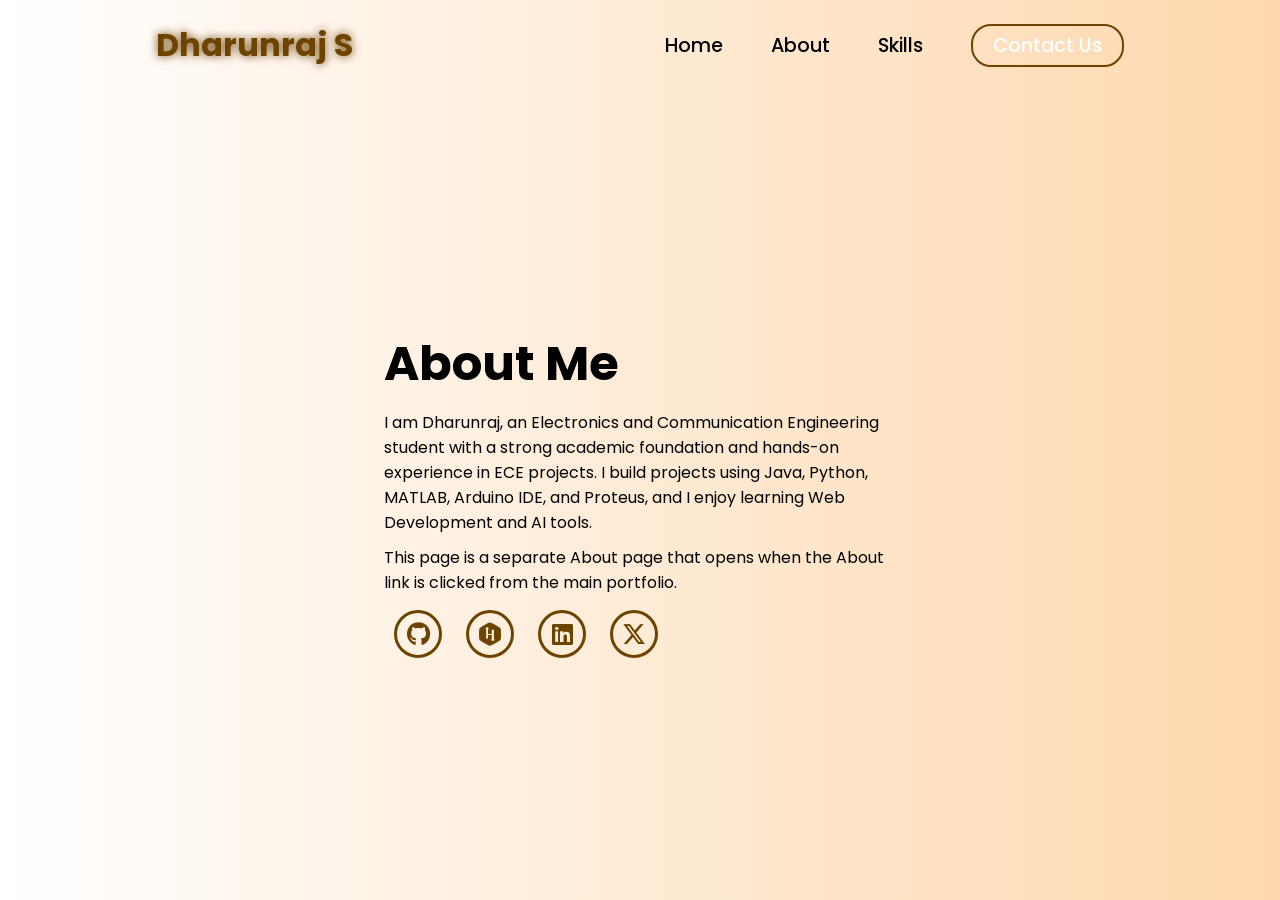
==== portfolio/about.html @ cf9f383a "gh" ====
<!DOCTYPE html>
<html lang="en">
<head>
    <meta charset="UTF-8">
    <meta name="viewport" content="width=device-width, initial-scale=1.0">
    <link rel="stylesheet" href="https://cdnjs.cloudflare.com/ajax/libs/font-awesome/6.7.1/css/all.min.css">
    <title>About - Dharunraj</title>
    <link rel="stylesheet" href="style.css">
    <link rel="stylesheet" href="https://unpkg.com/aos@next/dist/aos.css" />
</head>
<body>
    <nav>
        <div class="nav-container">
            <div class="logo" data-aos="zoom-in" data-aos-duration="1000">
                <span>Dharunraj S</span>
            </div>
            <div class="links">
                <div class="link"><a href="index.html">Home</a></div>
                <div class="link"><a href="about.html">About</a></div>
                <div class="link"><a href="skills.html">Skills</a></div>
                <div class="link contact-btn"><a href="contact.html">Contact Us</a></div>
            </div>
        </div>
    </nav>
    <section>
        <div class="main-container">
            <div class="content">
                <h1 data-aos="fade-left" data-aos-duration="1000">About Me</h1>
                <p data-aos="flip-up" data-aos-duration="1000">I am Dharunraj, an Electronics and Communication Engineering student with a strong academic foundation and hands-on experience in ECE projects. I build projects using Java, Python, MATLAB, Arduino IDE, and Proteus, and I enjoy learning Web Development and AI tools.</p>
                <p data-aos="fade-up" data-aos-duration="1000">This page is a separate About page that opens when the About link is clicked from the main portfolio.</p>
                <div class="social-links" data-aos="flip-down" data-aos-duration="1000">
                    <a href="https://github.com/Dharun1221"><i class="fa-brands fa-github"></i></a>
                    <a href="https://www.hackerrank.com/profile/dharun_caf"><i class="fa-brands fa-hackerrank"></i></a>
                    <a href="https://www.linkedin.com/in/dharunraj1221/"><i class="fa-brands fa-linkedin"></i></a>
                    <a href="https://x.com/DharunRaj32569"><i class="fa-brands fa-x-twitter"></i></a>
                </div>
            </div>
        </div>
    </section>
    <script src="https://unpkg.com/aos@next/dist/aos.js"></script>
    <script>AOS.init({offset:0});</script>
</body>
</html>
---- portfolio/style.css ----
@import url('https://fonts.googleapis.com/css2?family=Poppins:wght@100;200;300;400;500;600&display=swap');

*{
    padding: 0;
    margin: 0;
    font-family: 'Poppins', sans-serif;
    box-sizing: border-box;
}

html{
    overflow-x: hidden;
}

body{
    width: 100%;
    height: 100vh;
    overflow: hidden;
    background: linear-gradient(to right, rgb(255,255,255), rgb(254,215,173));
}

nav{
    width: 100%;
    height: 10vh;
    position: sticky;
}


.nav-container{
    width: 100%;
    height: 100%;
    display: flex;
    justify-content: space-around;
    align-items: center;
}

.logo{
    color: black;
    font-size: 2rem;
    font-weight: bolder;
}

.logo span{
    color: rgb(109,67, 0);
    text-shadow: 0 0 10px rgb(109,67, 0);
}

.hamburg, .cancel{
    cursor: pointer;
    position: absolute;
    right: 15px;
    top: 10px;
    color: black;
    font-size: 2rem;
    display: none;
}

.nav-container .links {
    display: flex;
    gap: 3rem;
    align-items: center;
}

.nav-container .links a{
    position: relative;
    font-size: 1.2rem;
    color: black;
    text-decoration: none;
    font-weight: 500;
    transform: 0.3s linear;
}

.nav-container .links a::before{
    position: absolute;
    content: "";
    bottom: -3px;
    left: 0;
    width: 0%;
    height: 3px;
    background-color: rgb(109,67, 0);
    transition: 0.2s linear;
}

.nav-container .links a:hover::before{
    width: 100%;
}

.nav-container .contact-btn{
    background-color: transparent;
    padding: 5px 20px;
    border-radius: 20px;
    border: 2px solid rgb(109,67, 0);
    transition: 0.2s linear;
}

.nav-container .contact-btn a{
    color: white;
    transition: 0.3s linear;
}

.nav-container .contact-btn:hover, .nav-container .contact-btn:hover a{
    background-color: rgb(109,67, 0);
    color: white;
}

.nav-container .links a:hover{
    color: rgb(109,67, 0);
}

.dropdown{
    z-index: 100;
    position: absolute;
    top: 0;
    transform: translateY(-500px);
    width: 100%;
    height: auto;
    backdrop-filter: brightness(40%) blur(3px);
    box-shadow: 0 0 20px black;
    transition: 0.2s linear;
}

.dropdown .links a{
    color: white;
    display: flex;
    text-decoration: none;
    justify-content: center;
    padding: 15px 0;
    align-items: center;
    transition: 0.2s linear;
}

.dropdown .links a:hover{
    background-color: rgb(109,67, 0);
}

section{
    width: 100%;
    height: 90vh;
}

.main-container{
    width: 100%;
    height: 100%;
    display: flex;
    justify-content: space-evenly;
    align-items: center;
}

.main-container .image{
    z-index: -1;
    width: 50%;
}

.main-container .image img{
    width: 100%;
    padding: 200px;
}

.main-container .content{
    color: black;
    width: 40%;
    min-height: 100px;
}

.content h1{
    font-size: clamp(1rem, 2rem + 5vw, 3rem);
}

.content h1 span{
    color: rgb(109,67, 0);
    text-shadow: 0 0 10px rgb(109,67, 0);
}

.content .typewriter{
    font-weight: 600;
    font-size: clamp(1rem, 1rem + 5vw, 2rem);
}

.content .typewriter span{
    color: rgb(109,67, 0);
    font-size: 2.5rem;
    text-shadow: 0 0 5px rgb(109,67, 0);
    position: relative;
    transition: 0.3s linear;
}

.typewriter span::before{
    content: "Developer";
    animation: words 15s infinite;
}

.typewriter span::after{
    content: "";
    position: absolute;
    width: calc(100% + 8px);
    height: 100%;
    border-left: 3px solid black;
    animation:  cursor 0.6s linear infinite;
}

@keyframes cursor {
    to{
        border-left: 3px solid #b74b4b;
    }
}

@keyframes words {
    0%, 33%{
        content: "Data Analyst";
    }
    34%, 66%{
        content: "Developer";
    }
    67%, 100%{
        content: "Tech Enthusiast";
    }
}

.content p{
    font-size: clamp(0.4rem, 0.2rem + 9vw, 1rem);
    margin: 10px 0;
}

.social-links i{
    display: inline-flex;
    justify-content: center;
    align-items: center;
    width: 3rem;
    height: 3rem;
    background-color:transparent;
    border: 0.2rem solid rgb(109,67, 0);
    border-radius: 50%;
    color:rgb(109,67, 0);
    margin: 5px 10px;
    font-size: 1.5rem;
    transition: 0.2s linear;
}

.social-links i:hover{
    scale: 1.3;
    color: white;
    background-color: rgb(109,67, 0);
    filter: drop-shadow(0 0 10px rgb(109,67,0));
}

.content button{
    width: 40%;
    height: 6vh;
    margin: 30px;
    background-color: rgb(109,67, 0);
    color: white;
    border: none;
    outline: none;
    font-size: 100%;
    font-weight: 700;
    border-radius: 5px;
    transition: 0.2s linear;
}

.content button:hover{
 scale: 1.1;
 color: rgb(109,67, 0);
 border: 2px solid rgb(109,67, 0);
 background-color: transparent;
 font-weight: 700;
 box-shadow: 0 0 40px rgb(109,67, 0);
}

@media (max-width:884px) {
    body{
        overflow-y: visible;
    }

    nav .logo{
        position: absolute;
        top: 16px;
        left: 15px;
        font-size: 1.5rem;
    }

    .main-container{
        display: flex;
        flex-direction: column;
    }

    .nav-container .links{
        display: none;
    }

    .hamburg,.cancel{
        display: block;
    }

    .main-container .content{
        width: 80%;
    }

    .social-links i{
        width: 2.5rem;
        height: 2.5rem;
        font-size: 1.5rem;
    }
    .cancel{
        color: white;
    }

    .main-container .image{
        width: 80%;
        margin-bottom: 0px;
    }
}
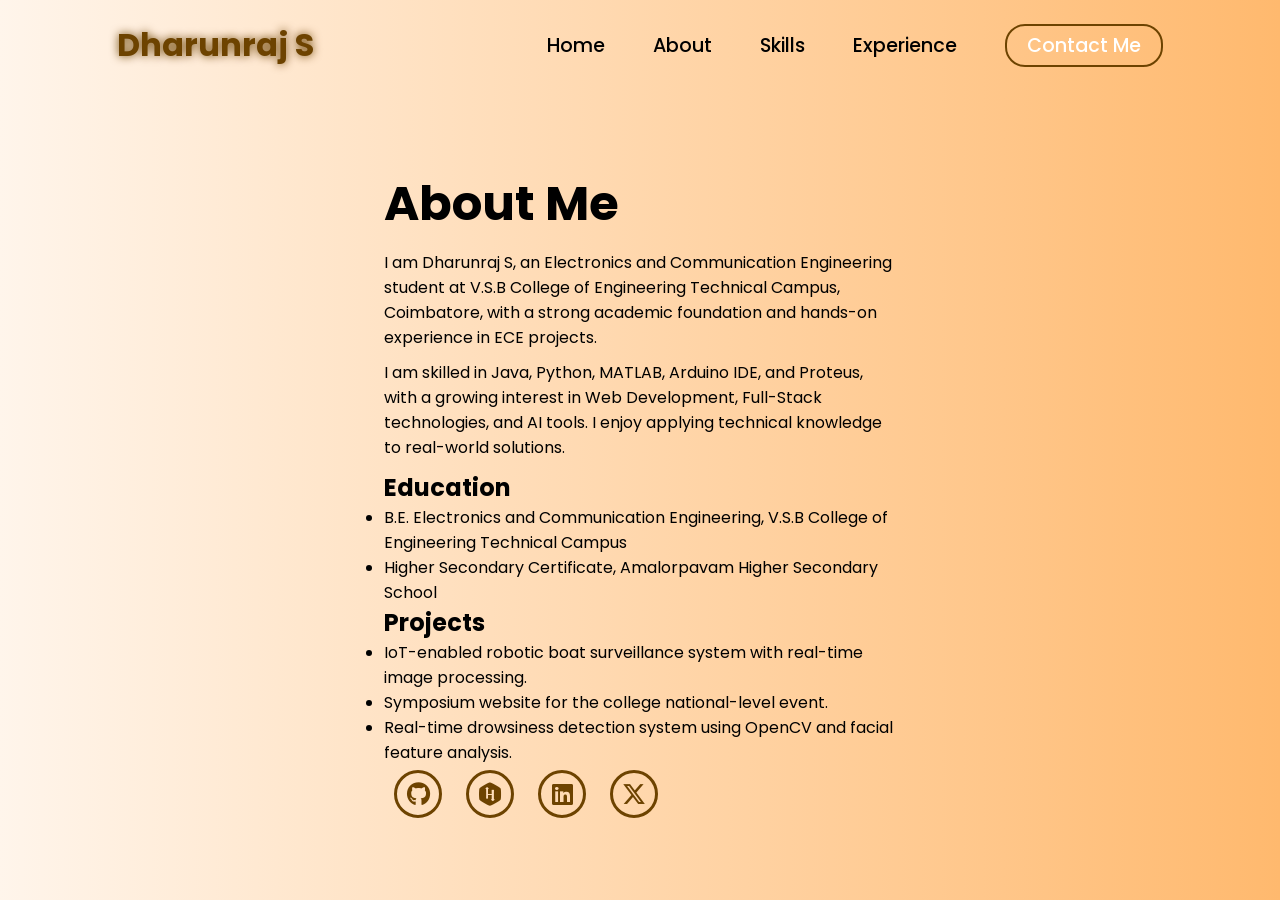
==== commit c65075bc: "final" ====
--- a/portfolio/about.html
+++ b/portfolio/about.html
@@ -18,7 +18,8 @@
                 <div class="link"><a href="index.html">Home</a></div>
                 <div class="link"><a href="about.html">About</a></div>
                 <div class="link"><a href="skills.html">Skills</a></div>
-                <div class="link contact-btn"><a href="contact.html">Contact Us</a></div>
+                <div class="link"><a href="experience.html">Experience</a></div>
+                <div class="link contact-btn"><a href="contact.html">Contact Me</a></div>
             </div>
         </div>
     </nav>
@@ -26,8 +27,23 @@
         <div class="main-container">
             <div class="content">
                 <h1 data-aos="fade-left" data-aos-duration="1000">About Me</h1>
-                <p data-aos="flip-up" data-aos-duration="1000">I am Dharunraj, an Electronics and Communication Engineering student with a strong academic foundation and hands-on experience in ECE projects. I build projects using Java, Python, MATLAB, Arduino IDE, and Proteus, and I enjoy learning Web Development and AI tools.</p>
-                <p data-aos="fade-up" data-aos-duration="1000">This page is a separate About page that opens when the About link is clicked from the main portfolio.</p>
+                <p data-aos="flip-up" data-aos-duration="1000">I am Dharunraj S, an Electronics and Communication Engineering student at V.S.B College of Engineering Technical Campus, Coimbatore, with a strong academic foundation and hands-on experience in ECE projects.</p>
+                <p data-aos="fade-up" data-aos-duration="1000">I am skilled in Java, Python, MATLAB, Arduino IDE, and Proteus, with a growing interest in Web Development, Full-Stack technologies, and AI tools. I enjoy applying technical knowledge to real-world solutions.</p>
+                <div data-aos="fade-right" data-aos-duration="1000">
+                    <h2>Education</h2>
+                    <ul>
+                        <li>B.E. Electronics and Communication Engineering, V.S.B College of Engineering Technical Campus</li>
+                        <li>Higher Secondary Certificate, Amalorpavam Higher Secondary School</li>
+                    </ul>
+                </div>
+                <div data-aos="fade-left" data-aos-duration="1000">
+                    <h2>Projects</h2>
+                    <ul>
+                        <li>IoT-enabled robotic boat surveillance system with real-time image processing.</li>
+                        <li>Symposium website for the college national-level event.</li>
+                        <li>Real-time drowsiness detection system using OpenCV and facial feature analysis.</li>
+                    </ul>
+                </div>
                 <div class="social-links" data-aos="flip-down" data-aos-duration="1000">
                     <a href="https://github.com/Dharun1221"><i class="fa-brands fa-github"></i></a>
                     <a href="https://www.hackerrank.com/profile/dharun_caf"><i class="fa-brands fa-hackerrank"></i></a>
--- a/portfolio/style.css
+++ b/portfolio/style.css
@@ -15,7 +15,7 @@
     width: 100%;
     height: 100vh;
     overflow: hidden;
-    background: linear-gradient(to right, rgb(255,255,255), rgb(254,215,173));
+    background: linear-gradient(to right, rgb(255,245,235), rgb(255,185,110));
 }
 
 nav{
@@ -66,7 +66,7 @@
     color: black;
     text-decoration: none;
     font-weight: 500;
-    transform: 0.3s linear;
+    transition: 0.3s linear;
 }
 
 .nav-container .links a::before{
@@ -236,7 +236,7 @@
 }
 
 .social-links i:hover{
-    scale: 1.3;
+    transform: scale(1.3);
     color: white;
     background-color: rgb(109,67, 0);
     filter: drop-shadow(0 0 10px rgb(109,67,0));
@@ -257,7 +257,7 @@
 }
 
 .content button:hover{
- scale: 1.1;
+ transform: 1.1;
  color: rgb(109,67, 0);
  border: 2px solid rgb(109,67, 0);
  background-color: transparent;
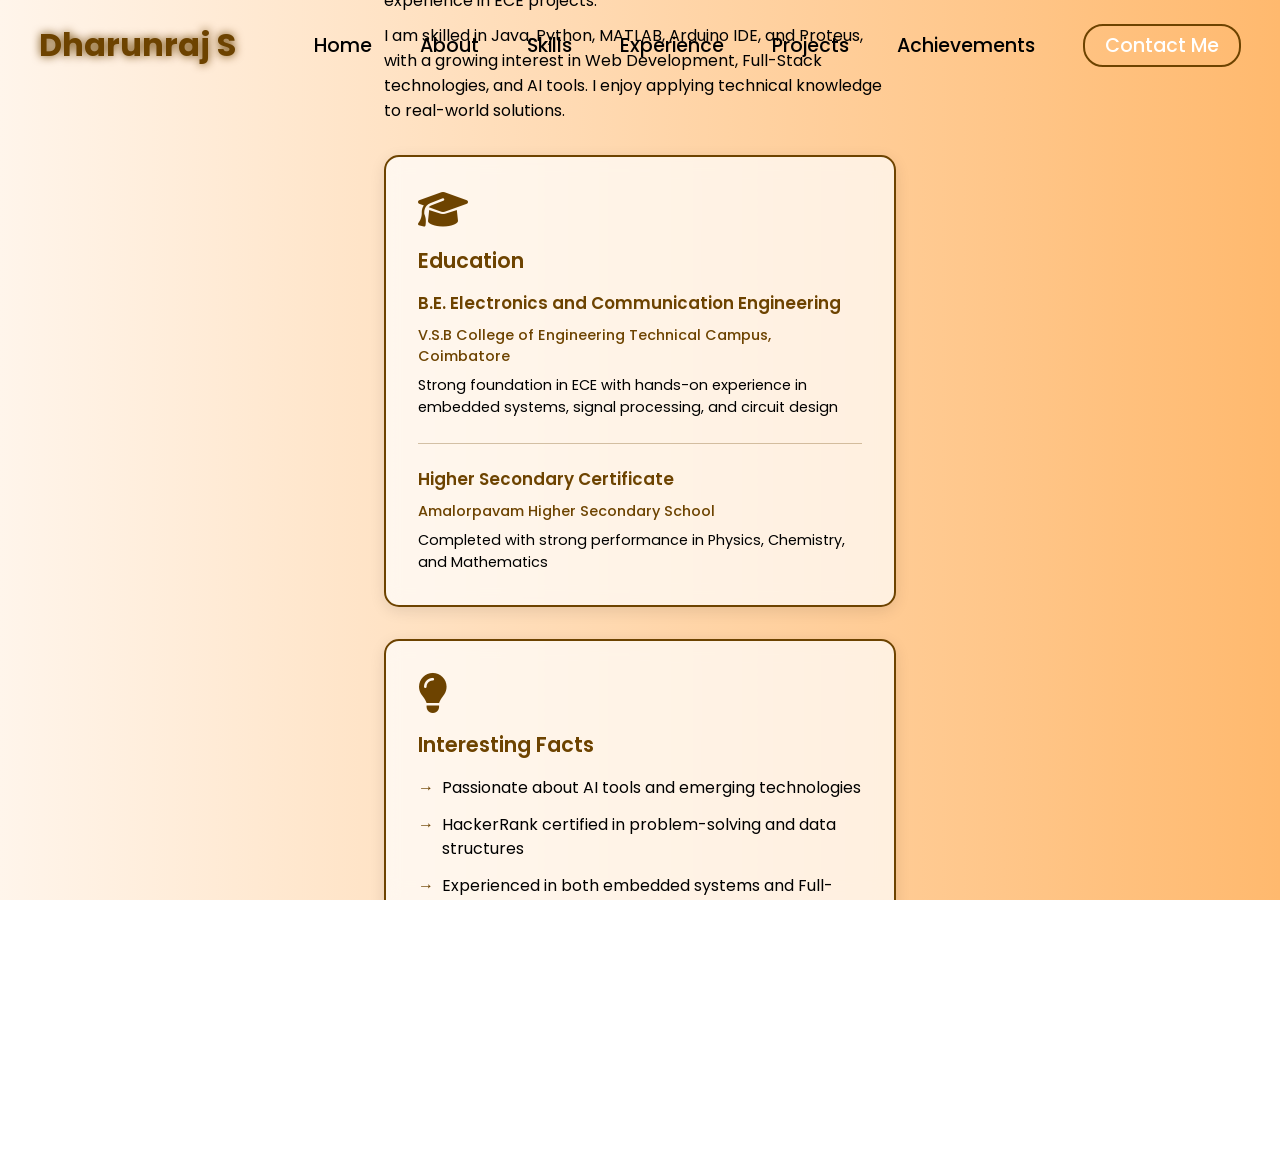
==== commit 6ac63165: "a" ====
--- a/portfolio/about.html
+++ b/portfolio/about.html
@@ -19,6 +19,8 @@
                 <div class="link"><a href="about.html">About</a></div>
                 <div class="link"><a href="skills.html">Skills</a></div>
                 <div class="link"><a href="experience.html">Experience</a></div>
+                <div class="link"><a href="projects.html">Projects</a></div>
+                <div class="link"><a href="achievements.html">Achievements</a></div>
                 <div class="link contact-btn"><a href="contact.html">Contact Me</a></div>
             </div>
         </div>
@@ -29,26 +31,34 @@
                 <h1 data-aos="fade-left" data-aos-duration="1000">About Me</h1>
                 <p data-aos="flip-up" data-aos-duration="1000">I am Dharunraj S, an Electronics and Communication Engineering student at V.S.B College of Engineering Technical Campus, Coimbatore, with a strong academic foundation and hands-on experience in ECE projects.</p>
                 <p data-aos="fade-up" data-aos-duration="1000">I am skilled in Java, Python, MATLAB, Arduino IDE, and Proteus, with a growing interest in Web Development, Full-Stack technologies, and AI tools. I enjoy applying technical knowledge to real-world solutions.</p>
-                <div data-aos="fade-right" data-aos-duration="1000">
-                    <h2>Education</h2>
-                    <ul>
-                        <li>B.E. Electronics and Communication Engineering, V.S.B College of Engineering Technical Campus</li>
-                        <li>Higher Secondary Certificate, Amalorpavam Higher Secondary School</li>
-                    </ul>
-                </div>
-                <div data-aos="fade-left" data-aos-duration="1000">
-                    <h2>Projects</h2>
-                    <ul>
-                        <li>IoT-enabled robotic boat surveillance system with real-time image processing.</li>
-                        <li>Symposium website for the college national-level event.</li>
-                        <li>Real-time drowsiness detection system using OpenCV and facial feature analysis.</li>
-                    </ul>
-                </div>
-                <div class="social-links" data-aos="flip-down" data-aos-duration="1000">
-                    <a href="https://github.com/Dharun1221"><i class="fa-brands fa-github"></i></a>
-                    <a href="https://www.hackerrank.com/profile/dharun_caf"><i class="fa-brands fa-hackerrank"></i></a>
-                    <a href="https://www.linkedin.com/in/dharunraj1221/"><i class="fa-brands fa-linkedin"></i></a>
-                    <a href="https://x.com/DharunRaj32569"><i class="fa-brands fa-x-twitter"></i></a>
+                
+                <div class="content-grid" data-aos="fade-right" data-aos-duration="1000">
+                    <div class="content-card">
+                        <i class="fa-solid fa-graduation-cap"></i>
+                        <h2>Education</h2>
+                        <div class="education-item">
+                            <h3>B.E. Electronics and Communication Engineering</h3>
+                            <p class="institution">V.S.B College of Engineering Technical Campus, Coimbatore</p>
+                            <p class="details">Strong foundation in ECE with hands-on experience in embedded systems, signal processing, and circuit design</p>
+                        </div>
+                        <div class="education-item">
+                            <h3>Higher Secondary Certificate</h3>
+                            <p class="institution">Amalorpavam Higher Secondary School</p>
+                            <p class="details">Completed with strong performance in Physics, Chemistry, and Mathematics</p>
+                        </div>
+                    </div>
+                    <div class="content-card">
+                        <i class="fa-solid fa-lightbulb"></i>
+                        <h2>Interesting Facts</h2>
+                        <ul>
+                            <li>Passionate about AI tools and emerging technologies</li>
+                            <li>HackerRank certified in problem-solving and data structures</li>
+                            <li>Experienced in both embedded systems and Full-Stack web development</li>
+                            <li>Proven expertise in IoT projects and real-time data processing</li>
+                            <li>Finalist at KJU Hackathon with LearnX AI project</li>
+                            <li>Love applying technical knowledge to real-world solutions</li>
+                        </ul>
+                    </div>
                 </div>
             </div>
         </div>
--- a/portfolio/style.css
+++ b/portfolio/style.css
@@ -16,6 +16,11 @@
     height: 100vh;
     overflow: hidden;
     background: linear-gradient(to right, rgb(255,245,235), rgb(255,185,110));
+}
+
+body:has(section.content-section) {
+    height: auto;
+    overflow-y: auto;
 }
 
 nav{
@@ -137,6 +142,12 @@
     height: 90vh;
 }
 
+section.content-section {
+    height: auto;
+    min-height: 100vh;
+    padding: 2rem 0;
+}
+
 .main-container{
     width: 100%;
     height: 100%;
@@ -145,6 +156,12 @@
     align-items: center;
 }
 
+.main-container.content-centered {
+    height: auto;
+    display: block;
+    padding: 2rem;
+}
+
 .main-container .image{
     z-index: -1;
     width: 50%;
@@ -161,8 +178,19 @@
     min-height: 100px;
 }
 
+.main-container.content-centered .content {
+    width: 90%;
+    max-width: 1200px;
+    margin: 0 auto;
+}
+
 .content h1{
     font-size: clamp(1rem, 2rem + 5vw, 3rem);
+}
+
+.main-container.content-centered h1 {
+    font-size: 2.5rem;
+    margin-bottom: 1rem;
 }
 
 .content h1 span{
@@ -205,19 +233,24 @@
 
 @keyframes words {
     0%, 33%{
-        content: "Data Analyst";
+        content: "PCB Design Engineer";
     }
     34%, 66%{
         content: "Developer";
     }
     67%, 100%{
-        content: "Tech Enthusiast";
+        content: "Embedded Systems Engineer";
     }
 }
 
 .content p{
     font-size: clamp(0.4rem, 0.2rem + 9vw, 1rem);
     margin: 10px 0;
+}
+
+.main-container.content-centered .content p {
+    font-size: 1rem;
+    margin: 1.2rem 0;
 }
 
 .social-links i{
@@ -235,6 +268,11 @@
     transition: 0.2s linear;
 }
 
+.main-container.content-centered .social-links {
+    margin-top: 3rem;
+    text-align: center;
+}
+
 .social-links i:hover{
     transform: scale(1.3);
     color: white;
@@ -282,6 +320,11 @@
         flex-direction: column;
     }
 
+    .main-container.content-centered {
+        display: block;
+        padding: 1rem;
+    }
+
     .nav-container .links{
         display: none;
     }
@@ -292,6 +335,10 @@
 
     .main-container .content{
         width: 80%;
+    }
+
+    .main-container.content-centered .content {
+        width: 100%;
     }
 
     .social-links i{
@@ -307,5 +354,516 @@
         width: 80%;
         margin-bottom: 0px;
     }
-}
-
+
+    .achievements-grid {
+        grid-template-columns: 1fr;
+    }
+}
+
+/* Skills Grid Styling */
+.skills-grid {
+    display: grid;
+    grid-template-columns: repeat(auto-fit, minmax(200px, 1fr));
+    gap: 2rem;
+    margin: 2rem 0;
+}
+
+.skill-card {
+    background: rgba(255, 255, 255, 0.7);
+    backdrop-filter: blur(10px);
+    border: 2px solid rgb(109, 67, 0);
+    border-radius: 15px;
+    padding: 2rem;
+    text-align: center;
+    transition: all 0.3s linear;
+    box-shadow: 0 4px 15px rgba(0, 0, 0, 0.1);
+}
+
+.skill-card:hover {
+    transform: translateY(-10px);
+    box-shadow: 0 8px 25px rgba(109, 67, 0, 0.3);
+    border-color: rgb(255, 185, 110);
+    background: rgba(255, 255, 255, 0.9);
+}
+
+.skill-card i {
+    font-size: 3rem;
+    color: rgb(109, 67, 0);
+    margin-bottom: 1rem;
+    display: inline-block;
+    transition: 0.3s linear;
+}
+
+.skill-card:hover i {
+    transform: scale(1.2) rotate(10deg);
+    text-shadow: 0 0 15px rgb(109, 67, 0);
+}
+
+.skill-card h3 {
+    color: rgb(109, 67, 0);
+    font-size: 1.2rem;
+    margin-bottom: 0.5rem;
+    font-weight: 600;
+}
+
+.skill-card p {
+    color: black;
+    font-size: 0.9rem;
+    line-height: 1.5;
+}
+
+@media (max-width: 884px) {
+    .skills-grid {
+        grid-template-columns: repeat(auto-fit, minmax(150px, 1fr));
+        gap: 1rem;
+    }
+
+    .skill-card {
+        padding: 1.5rem;
+    }
+
+    .skill-card i {
+        font-size: 2.5rem;
+    }
+
+    .skill-card h3 {
+        font-size: 1rem;
+    }
+
+    .skill-card p {
+        font-size: 0.8rem;
+    }
+}
+
+/* Content Grid (About Page) */
+.content-grid {
+    display: grid;
+    grid-template-columns: repeat(auto-fit, minmax(250px, 1fr));
+    gap: 2rem;
+    margin: 2rem 0;
+}
+
+.content-card {
+    background: rgba(255, 255, 255, 0.7);
+    backdrop-filter: blur(10px);
+    border: 2px solid rgb(109, 67, 0);
+    border-radius: 15px;
+    padding: 2rem;
+    transition: all 0.3s linear;
+    box-shadow: 0 4px 15px rgba(0, 0, 0, 0.1);
+}
+
+.content-card:hover {
+    transform: translateY(-10px);
+    box-shadow: 0 8px 25px rgba(109, 67, 0, 0.3);
+    border-color: rgb(255, 185, 110);
+}
+
+.content-card i {
+    font-size: 2.5rem;
+    color: rgb(109, 67, 0);
+    margin-bottom: 1rem;
+    display: block;
+}
+
+.content-card h2 {
+    color: rgb(109, 67, 0);
+    font-size: 1.3rem;
+    margin-bottom: 1rem;
+    font-weight: 600;
+}
+
+.content-card ul {
+    list-style: none;
+    color: black;
+}
+
+.content-card ul li {
+    margin: 0.8rem 0;
+    padding-left: 1.5rem;
+    position: relative;
+    line-height: 1.5;
+}
+
+.content-card ul li::before {
+    content: "→";
+    position: absolute;
+    left: 0;
+    color: rgb(109, 67, 0);
+    font-weight: bold;
+}
+
+.education-item {
+    margin-bottom: 1.5rem;
+    padding-bottom: 1.5rem;
+    border-bottom: 1px solid rgba(109, 67, 0, 0.3);
+}
+
+.education-item:last-child {
+    margin-bottom: 0;
+    padding-bottom: 0;
+    border-bottom: none;
+}
+
+.education-item h3 {
+    color: rgb(109, 67, 0);
+    font-size: 1.05rem;
+    font-weight: 600;
+    margin-bottom: 0.4rem;
+    line-height: 1.4;
+}
+
+.education-item .institution {
+    color: rgb(109, 67, 0);
+    font-size: 0.9rem;
+    font-weight: 500;
+    margin-bottom: 0.5rem;
+}
+
+.education-item .details {
+    color: black;
+    font-size: 0.9rem;
+    line-height: 1.5;
+    margin: 0;
+}
+
+/* Experience Grid */
+.experience-grid {
+    display: grid;
+    grid-template-columns: repeat(auto-fit, minmax(280px, 1fr));
+    gap: 2rem;
+    margin: 2rem 0;
+}
+
+.experience-card {
+    background: rgba(255, 255, 255, 0.7);
+    backdrop-filter: blur(10px);
+    border: 2px solid rgb(109, 67, 0);
+    border-radius: 15px;
+    padding: 2rem;
+    transition: all 0.3s linear;
+    box-shadow: 0 4px 15px rgba(0, 0, 0, 0.1);
+    display: flex;
+    flex-direction: column;
+    min-height: 100%;
+}
+
+.experience-card:hover {
+    transform: translateY(-10px);
+    box-shadow: 0 8px 25px rgba(109, 67, 0, 0.3);
+    border-color: rgb(255, 185, 110);
+}
+
+.experience-card i {
+    font-size: 2.5rem;
+    color: rgb(109, 67, 0);
+    margin-bottom: 1rem;
+    display: block;
+}
+
+.experience-card h2 {
+    color: rgb(109, 67, 0);
+    font-size: 1.2rem;
+    margin-bottom: 0.7rem;
+    font-weight: 600;
+}
+
+.experience-card .company {
+    color: rgb(109, 67, 0);
+    font-weight: 600;
+    margin-bottom: 0.8rem;
+    font-size: 0.95rem;
+}
+
+.experience-card .description {
+    color: black;
+    margin-bottom: 1.2rem;
+    line-height: 1.6;
+    font-size: 0.95rem;
+    flex-grow: 1;
+}
+
+.experience-card .date {
+    color: rgb(109, 67, 0);
+    font-size: 0.9rem;
+    font-weight: 500;
+    padding-top: 1rem;
+    border-top: 1px solid rgba(109, 67, 0, 0.2);
+}
+
+/* Achievements Grid */
+.achievements-grid {
+    display: grid;
+    grid-template-columns: repeat(auto-fit, minmax(300px, 1fr));
+    gap: 2.5rem;
+    margin: 3rem 0;
+}
+
+.achievement-card {
+    background: rgba(255, 255, 255, 0.7);
+    backdrop-filter: blur(10px);
+    border: 2px solid rgb(109, 67, 0);
+    border-radius: 15px;
+    padding: 2.5rem;
+    transition: all 0.3s linear;
+    box-shadow: 0 4px 15px rgba(0, 0, 0, 0.1);
+    min-height: 100%;
+}
+
+.achievement-card:hover {
+    transform: translateY(-10px);
+    box-shadow: 0 8px 25px rgba(109, 67, 0, 0.3);
+    border-color: rgb(255, 185, 110);
+}
+
+.achievement-card i {
+    font-size: 2.5rem;
+    color: rgb(109, 67, 0);
+    margin-bottom: 1.2rem;
+    display: block;
+}
+
+.achievement-card h2 {
+    color: rgb(109, 67, 0);
+    font-size: 1.3rem;
+    margin-bottom: 1.2rem;
+    font-weight: 600;
+}
+
+.achievement-card ul {
+    list-style: none;
+    color: black;
+}
+
+.achievement-card ul li {
+    margin: 1rem 0;
+    padding-left: 1.5rem;
+    position: relative;
+    line-height: 1.6;
+    font-size: 0.95rem;
+}
+
+.achievement-card ul li::before {
+    content: "✓";
+    position: absolute;
+    left: 0;
+    color: rgb(109, 67, 0);
+    font-weight: bold;
+}
+
+/* Contact Grid */
+.contact-grid {
+    display: grid;
+    grid-template-columns: repeat(auto-fit, minmax(200px, 1fr));
+    gap: 2rem;
+    margin: 2rem 0;
+}
+
+.contact-card {
+    background: rgba(255, 255, 255, 0.7);
+    backdrop-filter: blur(10px);
+    border: 2px solid rgb(109, 67, 0);
+    border-radius: 15px;
+    padding: 2rem;
+    text-align: center;
+    transition: all 0.3s linear;
+    box-shadow: 0 4px 15px rgba(0, 0, 0, 0.1);
+}
+
+.contact-card:hover {
+    transform: translateY(-10px);
+    box-shadow: 0 8px 25px rgba(109, 67, 0, 0.3);
+    border-color: rgb(255, 185, 110);
+}
+
+.contact-card i {
+    font-size: 2.5rem;
+    color: rgb(109, 67, 0);
+    margin-bottom: 1rem;
+    display: block;
+}
+
+.contact-card h3 {
+    color: rgb(109, 67, 0);
+    font-size: 1.1rem;
+    margin-bottom: 1rem;
+    font-weight: 600;
+}
+
+.contact-card a {
+    color: black;
+    text-decoration: none;
+    word-break: break-word;
+    transition: 0.3s linear;
+    font-weight: 500;
+}
+
+.contact-card a:hover {
+    color: rgb(109, 67, 0);
+    text-shadow: 0 0 10px rgb(109, 67, 0);
+}
+
+@media (max-width: 884px) {
+    .content-grid {
+        grid-template-columns: 1fr;
+    }
+
+    .experience-grid {
+        grid-template-columns: 1fr;
+    }
+
+    .achievements-grid {
+        grid-template-columns: 1fr;
+    }
+
+    .contact-grid {
+        grid-template-columns: 1fr;
+    }
+
+    .content-card, .experience-card, .achievement-card, .contact-card {
+        padding: 1.5rem;
+    }
+
+    .content-card i, .experience-card i, .achievement-card i, .contact-card i {
+        font-size: 2rem;
+    }
+}
+
+/* Projects Grid Styling */
+.projects-grid {
+    display: grid;
+    grid-template-columns: repeat(auto-fit, minmax(320px, 1fr));
+    gap: 2.5rem;
+    margin: 3rem 0;
+}
+
+.project-card {
+    background: rgba(255, 255, 255, 0.7);
+    backdrop-filter: blur(10px);
+    border: 2px solid rgb(109, 67, 0);
+    border-radius: 15px;
+    overflow: hidden;
+    transition: all 0.3s linear;
+    box-shadow: 0 4px 15px rgba(0, 0, 0, 0.1);
+    display: flex;
+    flex-direction: column;
+}
+
+.project-card:hover {
+    transform: translateY(-10px);
+    box-shadow: 0 8px 25px rgba(109, 67, 0, 0.3);
+    border-color: rgb(255, 185, 110);
+}
+
+.project-image {
+    width: 100%;
+    height: 200px;
+    background: linear-gradient(135deg, rgb(255, 185, 110), rgb(255, 245, 235));
+    display: flex;
+    justify-content: center;
+    align-items: center;
+    border-bottom: 2px solid rgb(109, 67, 0);
+    flex-shrink: 0;
+}
+
+.project-image i {
+    font-size: 4rem;
+    color: rgb(109, 67, 0);
+    opacity: 0.8;
+}
+
+.project-content {
+    padding: 2rem;
+    flex-grow: 1;
+    display: flex;
+    flex-direction: column;
+}
+
+.project-card h2 {
+    color: rgb(109, 67, 0);
+    font-size: 1.3rem;
+    margin-bottom: 1rem;
+    font-weight: 600;
+    line-height: 1.4;
+}
+
+.project-card .tech-stack {
+    color: rgb(109, 67, 0);
+    font-size: 0.9rem;
+    margin-bottom: 1rem;
+    font-weight: 500;
+}
+
+.project-card .description {
+    color: black;
+    font-size: 0.95rem;
+    line-height: 1.6;
+    margin-bottom: 1.5rem;
+    flex-grow: 1;
+}
+
+.project-links {
+    display: flex;
+    gap: 1rem;
+    margin-top: auto;
+}
+
+.project-links a {
+    display: inline-flex;
+    align-items: center;
+    gap: 0.5rem;
+    padding: 0.7rem 1.2rem;
+    background-color: rgb(109, 67, 0);
+    color: white;
+    text-decoration: none;
+    border-radius: 8px;
+    font-weight: 600;
+    transition: all 0.3s linear;
+    font-size: 0.9rem;
+}
+
+.project-links a:hover {
+    background-color: white;
+    color: rgb(109, 67, 0);
+    box-shadow: 0 0 15px rgba(109, 67, 0, 0.5);
+    transform: scale(1.05);
+}
+
+@media (max-width: 884px) {
+    .projects-grid {
+        grid-template-columns: 1fr;
+        gap: 1.5rem;
+    }
+
+    .project-card {
+        margin-bottom: 1rem;
+    }
+
+    .project-image {
+        height: 150px;
+    }
+
+    .project-image i {
+        font-size: 3rem;
+    }
+
+    .project-content {
+        padding: 1.5rem;
+    }
+
+    .project-card h2 {
+        font-size: 1.1rem;
+        margin-bottom: 0.8rem;
+    }
+
+    .project-card .description {
+        font-size: 0.9rem;
+        margin-bottom: 1rem;
+    }
+
+    .project-links a {
+        padding: 0.6rem 1rem;
+        font-size: 0.85rem;
+    }
+}
+
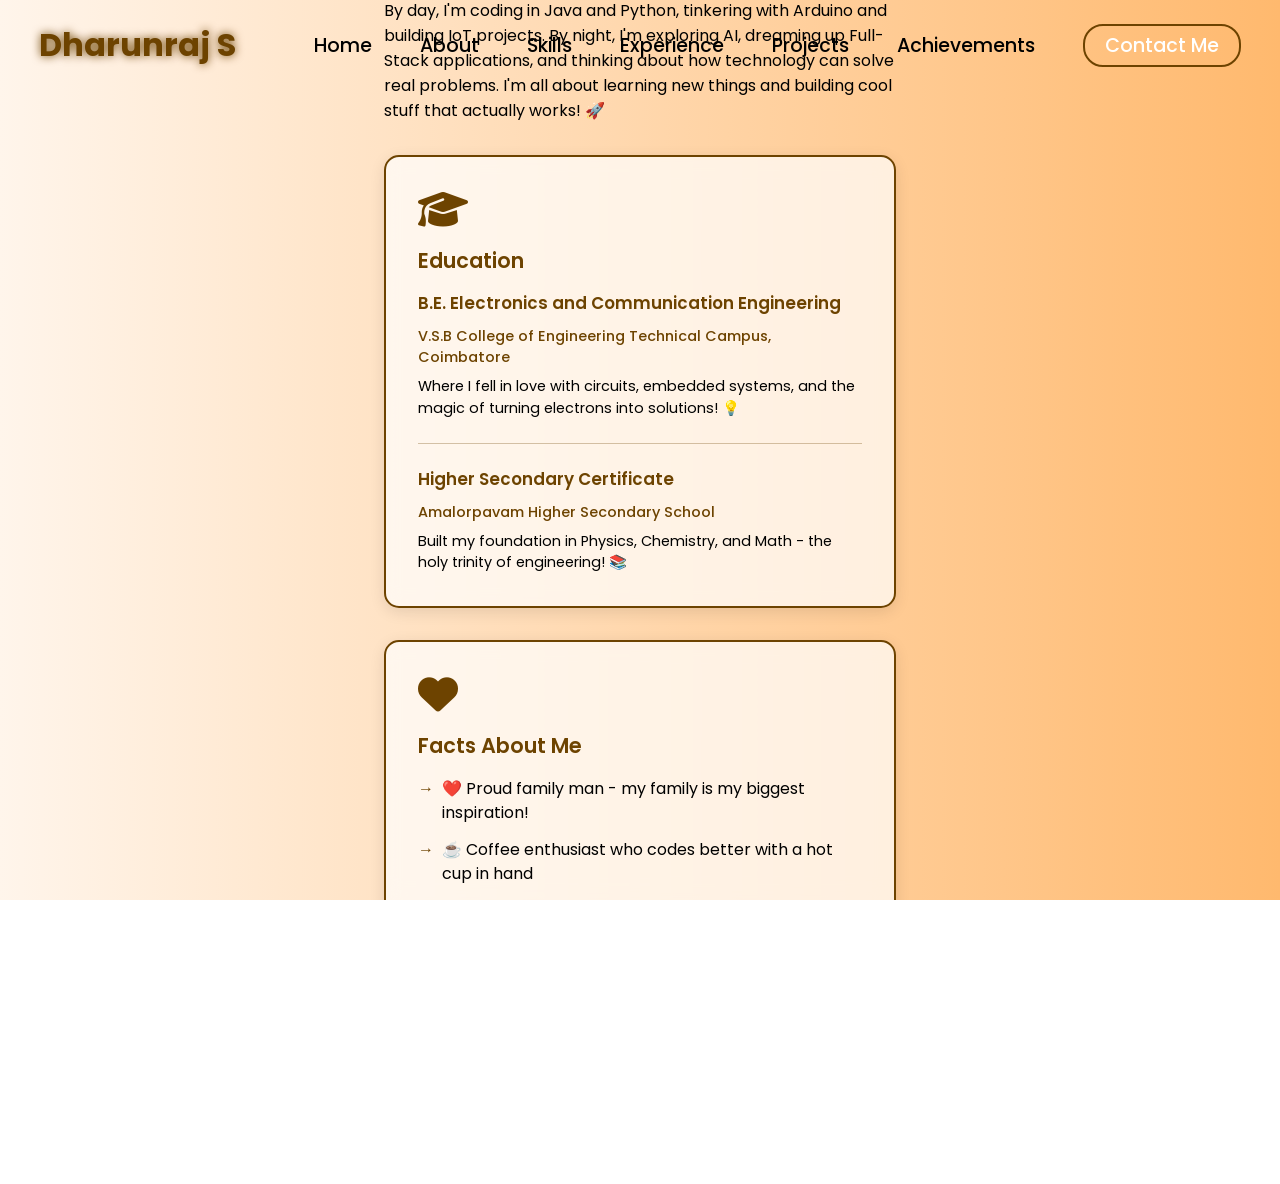
==== commit 235a7e7b: "final" ====
--- a/portfolio/about.html
+++ b/portfolio/about.html
@@ -29,8 +29,8 @@
         <div class="main-container">
             <div class="content">
                 <h1 data-aos="fade-left" data-aos-duration="1000">About Me</h1>
-                <p data-aos="flip-up" data-aos-duration="1000">I am Dharunraj S, an Electronics and Communication Engineering student at V.S.B College of Engineering Technical Campus, Coimbatore, with a strong academic foundation and hands-on experience in ECE projects.</p>
-                <p data-aos="fade-up" data-aos-duration="1000">I am skilled in Java, Python, MATLAB, Arduino IDE, and Proteus, with a growing interest in Web Development, Full-Stack technologies, and AI tools. I enjoy applying technical knowledge to real-world solutions.</p>
+                <p data-aos="flip-up" data-aos-duration="1000">Hey there! 👋 I'm Dharunraj S, an Electronics and Communication Engineering student at V.S.B College of Engineering Technical Campus, Coimbatore. I love turning ideas into reality through code and circuits!</p>
+                <p data-aos="fade-up" data-aos-duration="1000">By day, I'm coding in Java and Python, tinkering with Arduino and building IoT projects. By night, I'm exploring AI, dreaming up Full-Stack applications, and thinking about how technology can solve real problems. I'm all about learning new things and building cool stuff that actually works! 🚀</p>
                 
                 <div class="content-grid" data-aos="fade-right" data-aos-duration="1000">
                     <div class="content-card">
@@ -39,24 +39,24 @@
                         <div class="education-item">
                             <h3>B.E. Electronics and Communication Engineering</h3>
                             <p class="institution">V.S.B College of Engineering Technical Campus, Coimbatore</p>
-                            <p class="details">Strong foundation in ECE with hands-on experience in embedded systems, signal processing, and circuit design</p>
+                            <p class="details">Where I fell in love with circuits, embedded systems, and the magic of turning electrons into solutions! 💡</p>
                         </div>
                         <div class="education-item">
                             <h3>Higher Secondary Certificate</h3>
                             <p class="institution">Amalorpavam Higher Secondary School</p>
-                            <p class="details">Completed with strong performance in Physics, Chemistry, and Mathematics</p>
+                            <p class="details">Built my foundation in Physics, Chemistry, and Math - the holy trinity of engineering! 📚</p>
                         </div>
                     </div>
                     <div class="content-card">
-                        <i class="fa-solid fa-lightbulb"></i>
-                        <h2>Interesting Facts</h2>
+                        <i class="fa-solid fa-heart"></i>
+                        <h2>Facts About Me</h2>
                         <ul>
-                            <li>Passionate about AI tools and emerging technologies</li>
-                            <li>HackerRank certified in problem-solving and data structures</li>
-                            <li>Experienced in both embedded systems and Full-Stack web development</li>
-                            <li>Proven expertise in IoT projects and real-time data processing</li>
-                            <li>Finalist at KJU Hackathon with LearnX AI project</li>
-                            <li>Love applying technical knowledge to real-world solutions</li>
+                            <li>❤️ Proud family man - my family is my biggest inspiration!</li>
+                            <li>☕ Coffee enthusiast who codes better with a hot cup in hand</li>
+                            <li>🎮 Family & Movies fan when I'm not building tech</li>
+                            <li>🎵 Music lover who gets creative when listening to my favorite tunes</li>
+                            <li>🚀 Tech dreamer who believes in making the world better through innovation</li>
+                            <li>😄 Believe life's too short not to have fun while coding!</li>
                         </ul>
                     </div>
                 </div>
